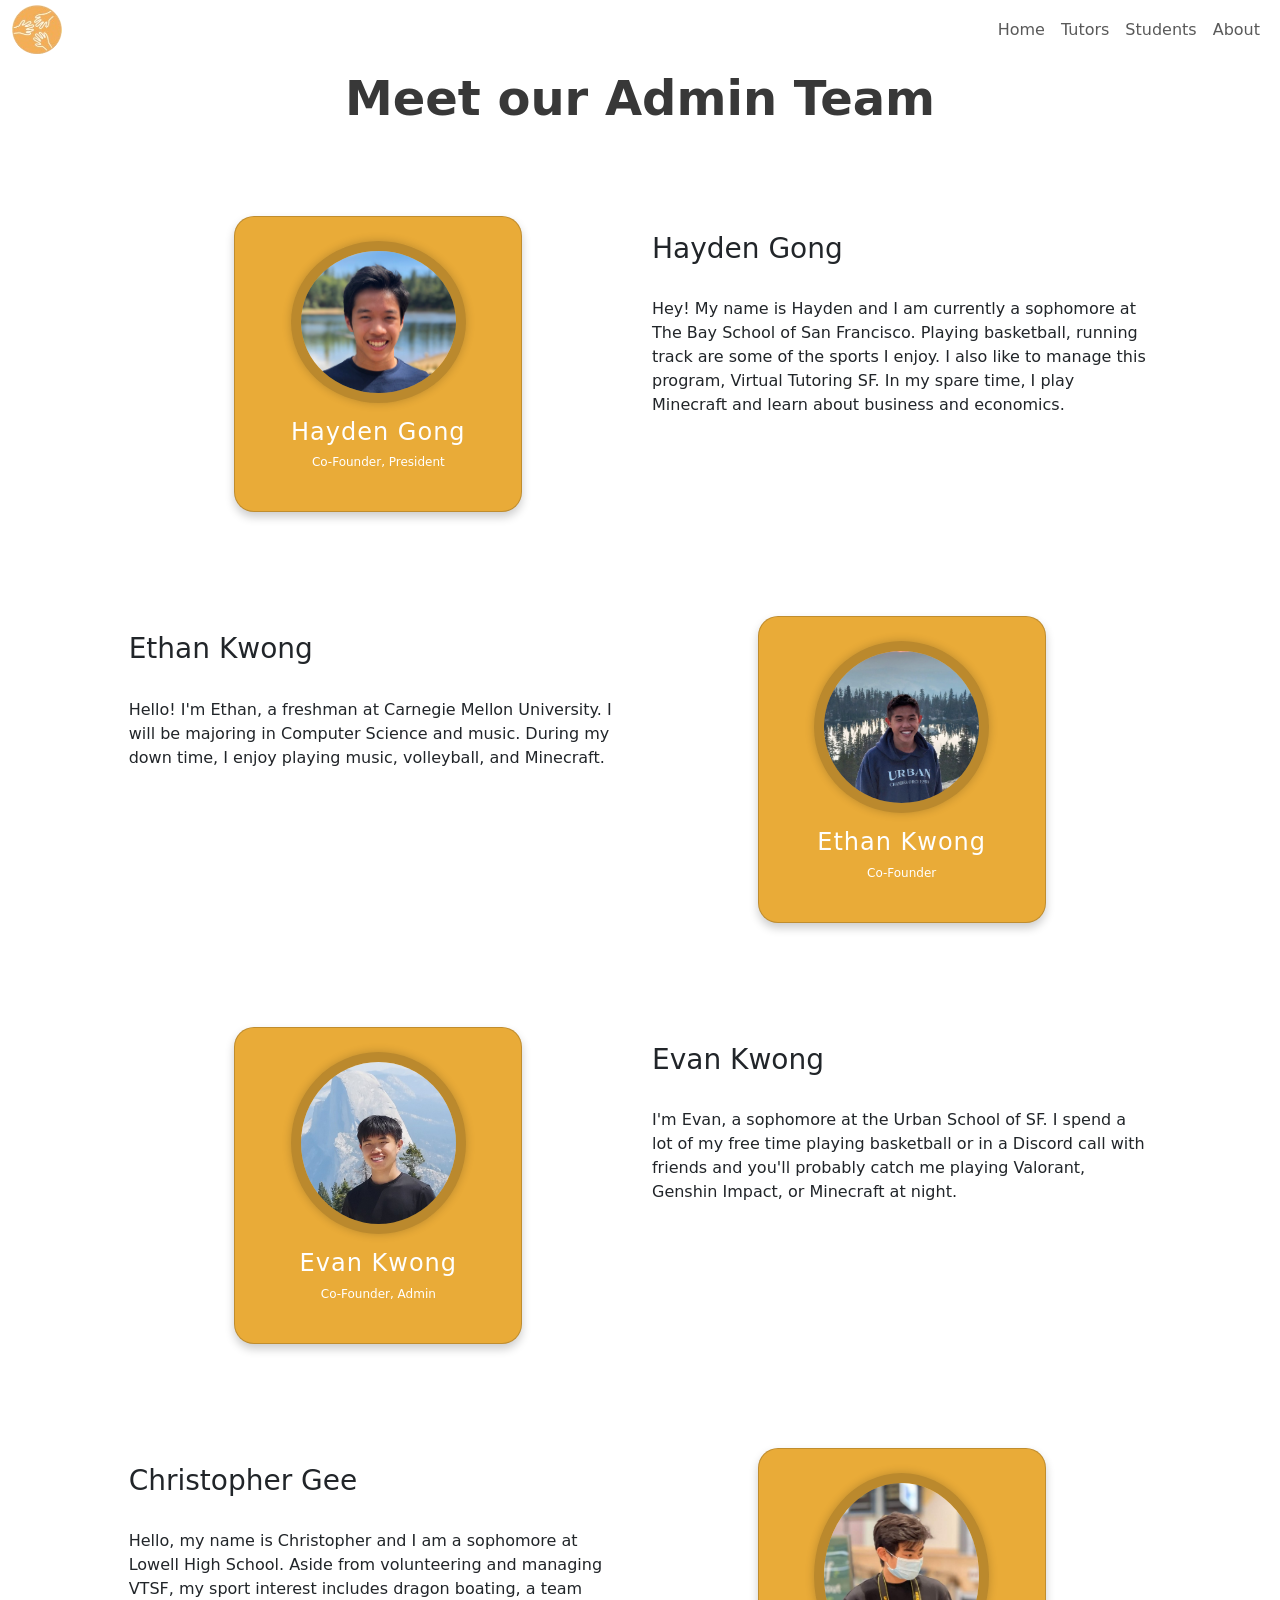
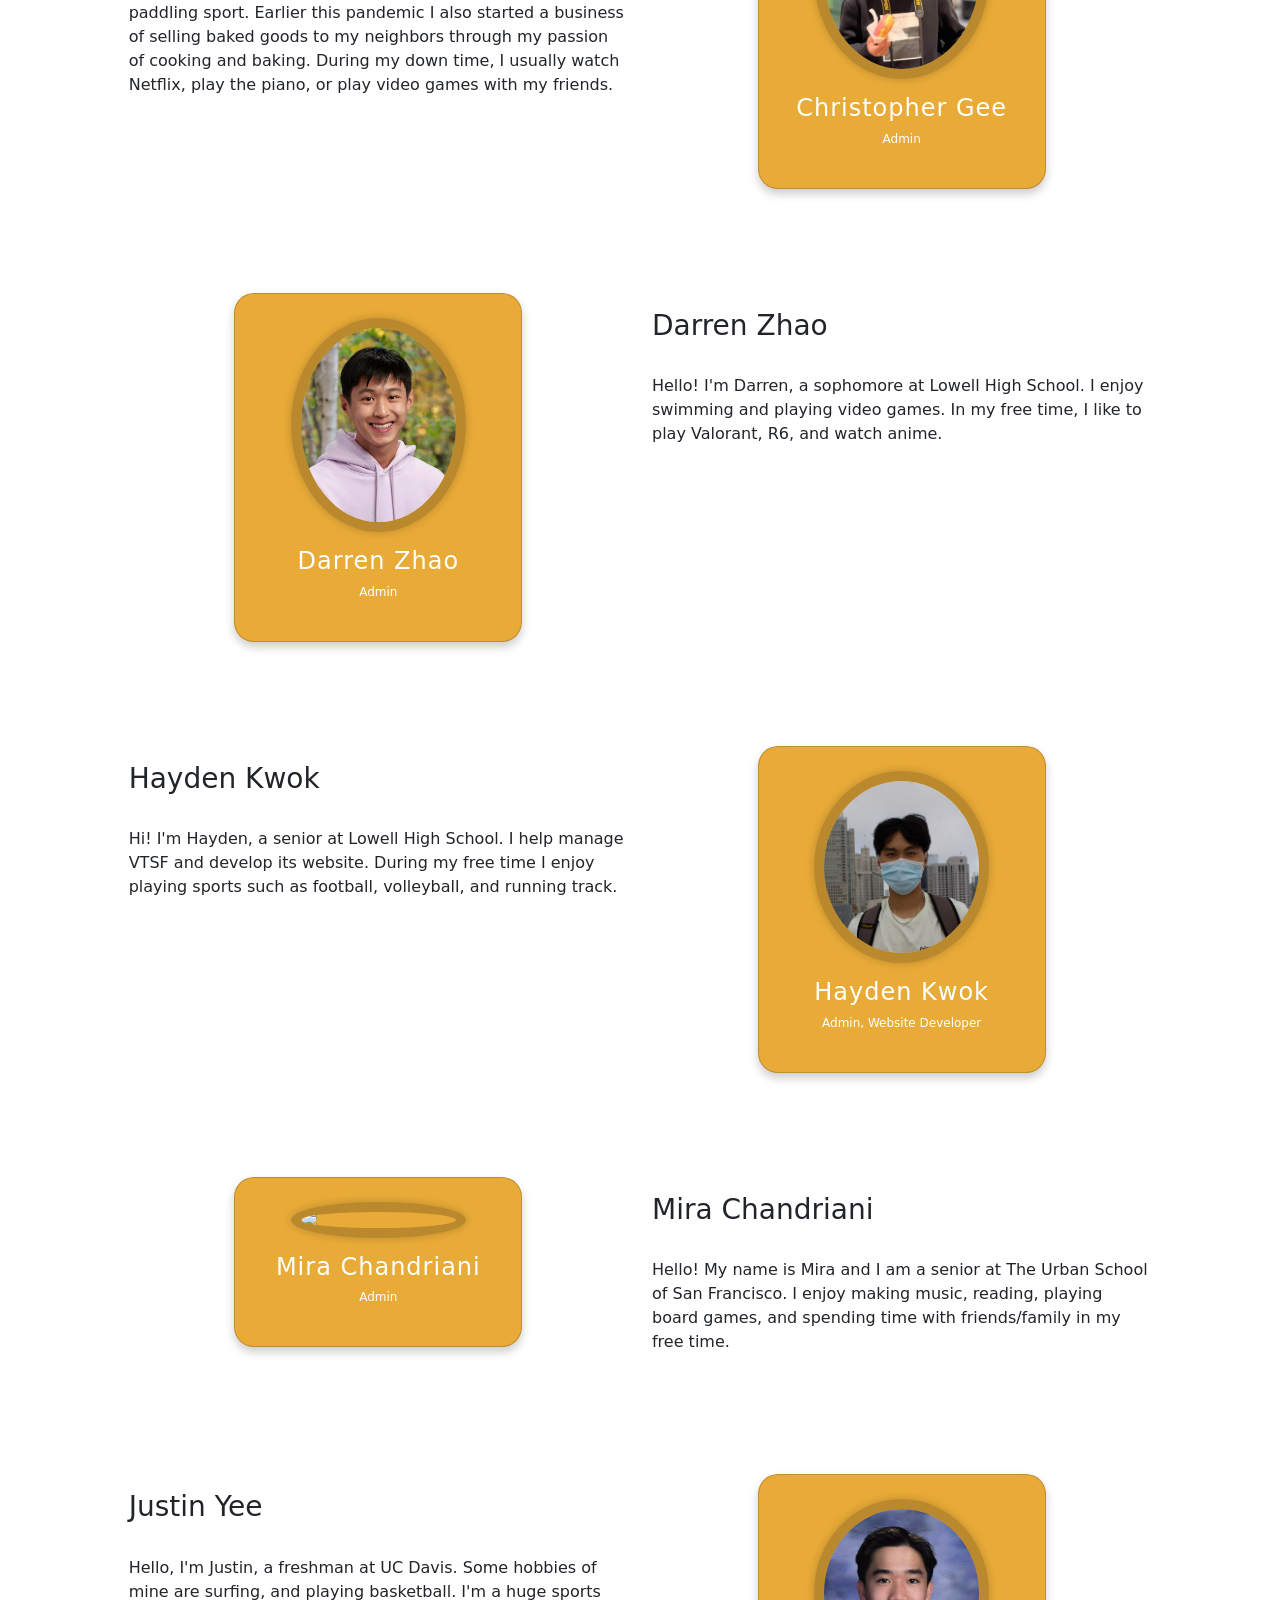
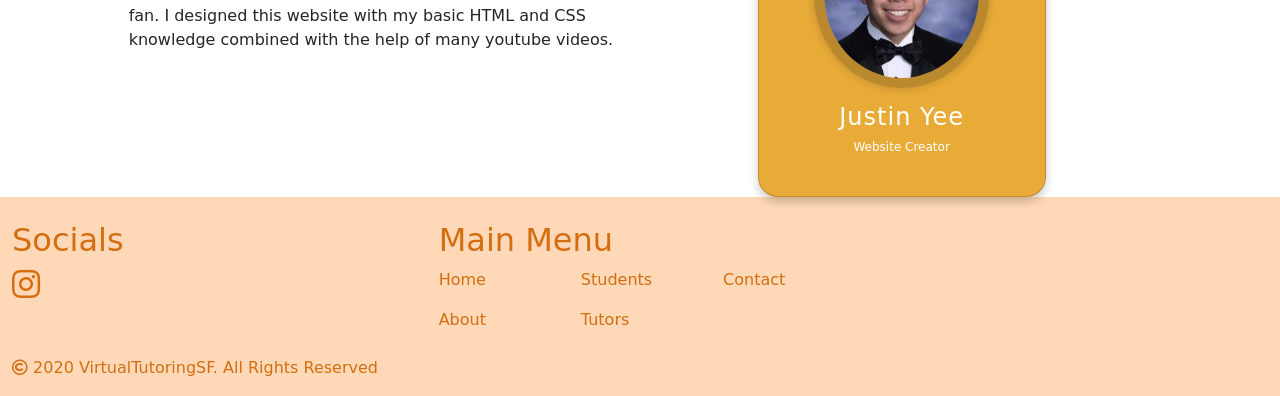
==== about.html @ eb53b99a "Add files via upload" ====
<!DOCTYPE html>
<html>
  <head>
    <meta charset="utf-8">
    <meta name="viewport" content="width=device-width, initial-scale = 1.0">
    <meta name="description" content="Free Online Tutoring">
    <meta name="keywords" content="Free, Online, virtual, tutoring, help, San Francisco">
    <meta name="author" content="Justin Yee">
    <title>Virtual Tutoring SF | Welcome </title>
    <link rel="stylesheet" href="./vtCSS/style.css">
    <link rel="stylesheet" href="styles.css">
    <link rel="icon" href="./vtIMG/VTlogo.ico">
    <!--Bootstrap CSS -->
    <link rel="stylesheet" href="https://use.fontawesome.com/releases/v5.15.3/css/all.css" integrity="sha384-SZXxX4whJ79/gErwcOYf+zWLeJdY/qpuqC4cAa9rOGUstPomtqpuNWT9wdPEn2fk" crossorigin="anonymous">
    <link href="https://cdn.jsdelivr.net/npm/bootstrap@5.1.3/dist/css/bootstrap.min.css" rel="stylesheet" integrity="sha384-1BmE4kWBq78iYhFldvKuhfTAU6auU8tT94WrHftjDbrCEXSU1oBoqyl2QvZ6jIW3" crossorigin="anonymous">
  </head>
  <body>
    <nav id="mainNavbar" class="navbar navbar-expand-lg navbar-light py-0 mt-0 fixed-top">
      <div class="container-fluid">
          <a class="navbar-brand text-center" href="index.html">
              <img class="img-fluid logo" src="vtIMG/VTlogo.png" width="50px" height="50px">
          </a>
          <button class="navbar-toggler" type="button" data-bs-toggle="collapse" data-bs-target="#navbarNavAltMarkup" aria-controls="navbarNavAltMarkup" aria-expanded="false" aria-label="Toggle navigation">
              <span class="navbar-toggler-icon"></span>
          </button>
          <div class="collapse navbar-collapse justify-content-end" id="navbarNavAltMarkup">
              <div class="navbar-nav">
                  <a class="nav-link" href="index.html">Home</a>
                  <a class="nav-link" href="tutors.html">Tutors</a>
                  <a class="nav-link" href="students.html">Students</a>
                  <a class="nav-link" href="about.html">About</a>
              </div>
          </div>
      </div>
    </nav>

    <section id="Program">
      <div class="container">

      </div>
      <br>
      <br>
    </section>
    <div class="container-fluid">
      <div class="text-center">
          <h2 class="serviceHeaderPPP">
              <b>Meet our Admin Team</b>
          </h2>
          <br>
      </div>
  </div>
  <br>
  <section class="container-fluid">
    <div class="row card-deck mx-auto">
      <div class="col-1"></div>
      <div class="col-5">
        <div class="card mx-auto" style="max-width: 18rem; max-height: 500px; border-radius: 20px; background-color: #e9ab38;">
          <img src="vtIMG/VTSF_Instagram_Picture_1_Copy.png" class="card-img-top" style="border: 10px solid rgba(0, 0, 0, 0.2);">
          <div class="card-body text-white text-center">
            <h5 class="card-title" style="font-weight:500; letter-spacing: 1px; line-height: 1.1em;">Hayden Gong</h5>
            <p style="font-size: 12px; font-weight: 300;">Co-Founder, President</p>
          </div>
        </div>
      </div>
      <div class="col-5 mt-5">
        <h3>Hayden Gong</h3>
        <br>
        <p>Hey! My name is Hayden and I am currently a sophomore at The Bay School of San Francisco. Playing basketball, running track are some of the sports I enjoy. I also like to manage this program, Virtual Tutoring SF. In my spare time, I play Minecraft and learn about business and economics.</p>
      </div>
      <div class="col-1"></div>
    </div>
    <br>
    <br>
    <br>
    <div class="row card-deck mx-auto">
      <div class="col-1"></div>
      <div class="col-5 mt-5">
        <h3>Ethan Kwong</h3>
        <br>
        <p>Hello! I'm Ethan, a freshman at Carnegie Mellon University. I will be majoring in Computer Science and music. During my down time, I enjoy playing music, volleyball, and Minecraft.</p>
      </div>
      <div class="col-5">
        <div class="card mx-auto" style="max-width: 18rem; max-height: 500px; border-radius: 20px; background-color: #e9ab38;">
          <img src="vtIMG/Ethan Kwong Website.jpg" class="card-img-top" style="border: 10px solid rgba(0, 0, 0, 0.2);">
          <div class="card-body text-white text-center">
            <h5 class="card-title" style="font-weight:500; letter-spacing: 1px; line-height: 1.1em;">Ethan Kwong</h5>
            <p style="font-size: 12px; font-weight: 300;">Co-Founder</p>
          </div>
        </div>
      </div>
      <div class="col-1"></div>
    </div>
    <br>
    <br>
    <br>
    <div class="row card-deck mx-auto">
      <div class="col-1"></div>
      <div class="col-5">
        <div class="card mx-auto" style="max-width: 18rem; max-height: 500px; border-radius: 20px; background-color: #e9ab38;">
          <img src="vtIMG/evan2.jpeg" class="card-img-top" style="border: 10px solid rgba(0, 0, 0, 0.2);">
          <div class="card-body text-white text-center">
            <h5 class="card-title" style="font-weight:500; letter-spacing: 1px; line-height: 1.1em;">Evan Kwong</h5>
            <p style="font-size: 12px; font-weight: 300;">Co-Founder, Admin</p>
          </div>
        </div>
      </div>
      <div class="col-5 mt-5">
        <h3>Evan Kwong</h3>
        <br>
        <p>I'm Evan, a sophomore at the Urban School of SF. I spend a lot of my free time playing basketball or in a Discord call with friends and you'll probably catch me playing Valorant, Genshin Impact, or Minecraft at night.</p>
      </div>
      <div class="col-1"></div>
    </div>
    <br>
    <br>
    <br>
    <div class="row card-deck mx-auto">
      <div class="col-1"></div>
      <div class="col-5 mt-5">
        <h3>Christopher Gee</h3>
        <br>
        <p>Hello, my name is Christopher and I am a sophomore at Lowell High School. Aside from volunteering and managing VTSF, my sport interest includes dragon boating, a team paddling sport. Earlier this pandemic I also started a business of selling baked goods to my neighbors through my passion of cooking and baking. During my down time, I usually watch Netflix, play the piano, or play video games with my friends.</p>
      </div>
      <div class="col-5">
        <div class="card mx-auto" style="max-width: 18rem; max-height: 500px; border-radius: 20px; background-color: #e9ab38;">
          <img src="vtIMG/chris2.jpg" class="card-img-top" style="border: 10px solid rgba(0, 0, 0, 0.2);">
          <div class="card-body text-white text-center">
            <h5 class="card-title" style="font-weight:500; letter-spacing: 1px; line-height: 1.1em;">Christopher Gee</h5>
            <p style="font-size: 12px; font-weight: 300;">Admin</p>
          </div>
        </div>
      </div>
      <div class="col-1"></div>
    </div>
    <br>
    <br>
    <br>
    <div class="row card-deck mx-auto">
      <div class="col-1"></div>
      <div class="col-5">
        <div class="card mx-auto" style="max-width: 18rem; max-height: 500px; border-radius: 20px; background-color: #e9ab38;">
          <img src="vtIMG/Darren Zhao Website.jpeg" class="card-img-top" style="border: 10px solid rgba(0, 0, 0, 0.2);">
          <div class="card-body text-white text-center">
            <h5 class="card-title" style="font-weight:500; letter-spacing: 1px; line-height: 1.1em;">Darren Zhao</h5>
            <p style="font-size: 12px; font-weight: 300;">Admin</p>
          </div>
        </div>
      </div>
      <div class="col-5 mt-5">
        <h3>Darren Zhao</h3>
        <br>
        <p>Hello! I'm Darren, a sophomore at Lowell High School. I enjoy swimming and playing video games. In my free time, I like to play Valorant, R6, and watch anime.</p>
      </div>
      <div class="col-1"></div>
    </div>
    <br>
    <br>
    <br>
    <div class="row card-deck mx-auto">
      <div class="col-1"></div>
      <div class="col-5 mt-5">
        <h3>Hayden Kwok</h3>
        <br>
        <p>Hi! I'm Hayden, a senior at Lowell High School. I help manage VTSF and develop its website. During my free time I enjoy playing sports such as football, volleyball, and running track.</p>
      </div>
      <div class="col-5">
        <div class="card mx-auto" style="max-width: 18rem; max-height: 500px; border-radius: 20px; background-color: #e9ab38;">
          <img src="vtIMG/blossomfull.jpg" class="card-img-top" style="border: 10px solid rgba(0, 0, 0, 0.2);">
          <div class="card-body text-white text-center">
            <h5 class="card-title" style="font-weight:500; letter-spacing: 1px; line-height: 1.1em;">Hayden Kwok</h5>
            <p style="font-size: 12px; font-weight: 300;">Admin, Website Developer</p>
          </div>
        </div>
      </div>
      <div class="col-1"></div>
    </div>
    <br>
    <br>
    <br>
    <div class="row card-deck mx-auto">
      <div class="col-1"></div>
      <div class="col-5">
        <div class="card mx-auto" style="max-width: 18rem; max-height: 500px; border-radius: 20px; background-color: #e9ab38;">
          <img src="vtIMG/Mira Chandriani Website.JPG" class="card-img-top" style="border: 10px solid rgba(0, 0, 0, 0.2);">
          <div class="card-body text-white text-center">
            <h5 class="card-title" style="font-weight:500; letter-spacing: 1px; line-height: 1.1em;">Mira Chandriani</h5>
            <p style="font-size: 12px; font-weight: 300;">Admin</p>
          </div>
        </div>
      </div>
      <div class="col-5 mt-5">
        <h3>Mira Chandriani</h3>
        <br>
        <p>Hello! My name is Mira and I am a senior at The Urban School of San Francisco. I enjoy making music, reading, playing board games, and spending time with friends/family in my free time.</p>
      </div>
      <div class="col-1"></div>
    </div>
    <br>
    <br>
    <br>
    <div class="row card-deck mx-auto">
      <div class="col-1"></div>
      <div class="col-5 mt-5">
        <h3>Justin Yee</h3>
        <br>
        <p>Hello, I'm Justin, a freshman at UC Davis. Some hobbies of mine are surfing, and playing basketball. I'm a huge sports fan. I designed this website with my basic HTML and CSS knowledge combined with the help of many youtube videos.</p>
      </div>
      <div class="col-5">
        <div class="card mx-auto" style="max-width: 18rem; max-height: 500px; border-radius: 20px; background-color: #e9ab38;">
          <img src="vtIMG/Justin Yee Website.jpg" class="card-img-top" style="border: 10px solid rgba(0, 0, 0, 0.2);">
          <div class="card-body text-white text-center">
            <h5 class="card-title" style="font-weight:500; letter-spacing: 1px; line-height: 1.1em;">Justin Yee</h5>
            <p style="font-size: 12px; font-weight: 300;">Website Creator</p>
          </div>
        </div>
      </div>
      <div class="col-1"></div>
    </div>
  </section>

  <!-- <section class="about">
      <div class="containerabout">
          <div class="card">
              <div class="content">
                  <div class="imgBx"><img src="vtIMG/"></div>
                  <div class="contentBx">
                      <h3>Hayden Gong<br></h3><h4><span>Admin</span><br><span>Hey! My name is Hayden and I am currently a sophomore at The Bay School of San Francisco. Playing basketball, running track are some of the sports I enjoy. I also like to manage this program, Virtual Tutoring SF. In my spare time, I play minecraft and learn about business and economics.</span></h4>
                  </div>
              </div>
          </div>
          <div class="card">
              <div class="content">
                  <div class="imgBx"><img src="img/Adrian.jpg"></div>
                  <div class="contentBx">
                      <h3>Ethan Kwong<br></h3><h4><span>Admin</span></h4>
                  </div>
              </div>
          </div>
          <div class="card">
              <div class="content">
                  <div class="imgBx"><img src="img/John.JPG"></div>
                  <div class="contentBx">
                      <h3>Christopher Gee<br></h3><h4><span>Admin</span></h4>
                  </div>
              </div>
          </div>
          <div class="card">
            <div class="content">
                <div class="imgBx"><img src="img/John.JPG"></div>
                <div class="contentBx">
                    <h3>Darren Zhao<br></h3><h4><span>Admin</span></h4>
                </div>
            </div>
          </div>
          <div class="card">
            <div class="content">
                <div class="imgBx"><img src="vtIMG/blossomfull.jpg"></div>
                <div class="contentBx">
                    <h3>Hayden Kwok<br></h3><h4><span>Admin, Website Manager</span></h4>
                </div>
            </div>
          </div>
          <div class="card">
            <div class="content">
                <div class="imgBx"><img src="img/John.JPG"></div>
                <div class="contentBx">
                    <h3>Mira Chandriani<br></h3><h4><span>Admin, Designer</span></h4>
                </div>
            </div>
          </div>
          <div class="card">
              <div class="content">
                  <div class="imgBx"><img src="img/blossomfull.jpg"></div>
                  <div class="contentBx">
                      <h3>Justin Yee<br></h3><h4><span>Website Creator</span></h4>
                  </div>
              </div>
          </div>
      </div>
  </section> -->

    <!-- <section id="main">
      <div class="container">
        <article id="main-col">
          <li>
          <h1>Meet Our Team</h1>
            <p><b>Hayden Gong:</b></p>
            <p>Hey! My name is Hayden and I am currently a sophomore at The Bay School of San Francisco. Playing basketball, running track are some of the sports I enjoy. I also like to manage this program, Virtual Tutoring SF. In my spare time, I play minecraft and learn about business and economics.</p>
            <p><b>Ethan Kwong:</b></p>
            <p>Hello! I'm Ethan, a freshman at Carnegie Mellon University. I will be majoring in Computer Science and music. During my down time, I enjoy playing music, volleyball, and Minecraft.</p>
            <p><b>Evan Kwong:</b></p>
            <p>I'm Evan, a sophomore at the Urban School of SF. I spend a lot of my free time playing basketball or in a Discord call with friends and you'll probably catch me playing Valorant, Genshin Impact, or Minecraft at night.</p>
            <p><b>Christopher Gee:</b></p>
            <p>Hello, my name is Christopher and I am a freshman at Lowell High School. Aside from volunteering and managing VTSF, my sport interest includes dragon boating, a team paddling sport. Earlier this pandemic I also started a business of selling backed goods to my neighbors through my passion of cooking and baking. During my down time, I usually watch Netflix, play the piano, or play video games with my friends.</p>
            <p><b>Darren Zhao:</b></p>
            <p>Hello! I'm Darren, a sophomore at Lowell High School. I enjoy swimming and playing video games. In my free time, I like to play Valorant, R6, and watch anime.</p>
            <h1>Website Creator</h1>
            <p><b>Justin Yee:</b></p>
            <p>Hello, I'm Justin, a freshman at UC Davis. Some hobbies of mine are surfing, and playing basketball. I'm a huge sports fan. I designed this website with my basic HTML and CSS knowledge combined with the help of many youtube videos. </p>
          </li>
          <li>
          <h1>Donations</h1>
          <p><b>Looking for a way to help?</b></p>
          <p>We currently do not have any active fundraisers.</p>
          </li>
        </article>
      </div>
    </section>

    <div class="container textBlock">
      <div class="row">
        <div class="col text-center p-3">
          <h1>Meet Our Team</h1>
            <p><b>Hayden Gong:</b></p>
            <p>Hey! My name is Hayden and I am currently a sophomore at The Bay School of San Francisco. Playing basketball, running track are some of the sports I enjoy. I also like to manage this program, Virtual Tutoring SF. In my spare time, I play minecraft and learn about business and economics.</p>
            <p><b>Ethan Kwong:</b></p>
            <p>Hello! I'm Ethan, a freshman at Carnegie Mellon University. I will be majoring in Computer Science and music. During my down time, I enjoy playing music, volleyball, and Minecraft.</p>
            <p><b>Evan Kwong:</b></p>
            <p>I'm Evan, a sophomore at the Urban School of SF. I spend a lot of my free time playing basketball or in a Discord call with friends and you'll probably catch me playing Valorant, Genshin Impact, or Minecraft at night.</p>
            <p><b>Christopher Gee:</b></p>
            <p>Hello, my name is Christopher and I am a freshman at Lowell High School. Aside from volunteering and managing VTSF, my sport interest includes dragon boating, a team paddling sport. Earlier this pandemic I also started a business of selling backed goods to my neighbors through my passion of cooking and baking. During my down time, I usually watch Netflix, play the piano, or play video games with my friends.</p>
            <p><b>Darren Zhao:</b></p>
            <p>Hello! I'm Darren, a sophomore at Lowell High School. I enjoy swimming and playing video games. In my free time, I like to play Valorant, R6, and watch anime.</p>
            <h1>Website Creator</h1>
            <p><b>Justin Yee:</b></p>
            <p>Hello, I'm Justin, a freshman at UC Davis. Some hobbies of mine are surfing, and playing basketball. I'm a huge sports fan. I designed this website with my basic HTML and CSS knowledge combined with the help of many youtube videos. </p>
        </div>
      </div>
    </div>

    <div class="container textBlock">
      <div class="row">
        <div class="col text-center p-3">
          <h1>Donations</h1>
          <p><b>Looking for a way to help?</b></p>
          <p>We currently do not have any active fundraisers.</p>
        </div>
      </div>
    </div>
    <div class="container-fluid">
      <div class="row">
        <div class="col-6 containerabout">
          <div class="newCard text-center">
            <div class="imgBox">
              <img class="img-fluid" src="vtIMG/blossomfull.jpg">
            </div>
            <h4>Hayden Gong</h3>
            <h5>Admin</h4>
            <p>Hey! My name is Hayden and I am currently a sophomore at The Bay School of San Francisco. Playing basketball, running track are some of the sports I enjoy. I also like to manage this program, Virtual Tutoring SF. In my spare time, I play minecraft and learn about business and economics.</p>
          </div>
          <div class="card">
            <div class="content">
                <div class="imgBx"><img src="vtIMG/blossomfull.jpg"></div>
                <div class="contentBx">
                    <h3>Hayden Kwok<br></h3><h4><span>Admin, Website Manager</span></h4>
                </div>
            </div>
          </div>
        </div>
        <div class="col-6">
          <p>Hey! My name is Hayden and I am currently a sophomore at The Bay School of San Francisco. Playing basketball, running track are some of the sports I enjoy. I also like to manage this program, Virtual Tutoring SF. In my spare time, I play minecraft and learn about business and economics.</p>
        </div>
      </div>
    </div> --> 

    <!-- </footer> -->

    <div class="container-fluid" style="background-color: #FFD9B7; color:#D46E10;">
      <div class="row">
          <div class="col-12 col-md-4 footerRow mt-4">
              <h2 class="">Socials</h2> 
              <a class="" style="color:#D46E10;" href="https://www.instagram.com/virtualtutoringsf/" target="blank"><i class="fab fa-instagram fa-2x"></i></a>
          </div>
          <div class="col-12 col-md-4 footerRow mt-4">
            <h2 class="">Main Menu</h2>
            <div class="row">
              <div class="col-4">
                <p><a class="text-decoration-none" href="index.html" style="color:#D46E10;">Home</a></p>
                <p><a class="text-decoration-none" href="about.html" style="color:#D46E10;">About</a></p>
              </div>
              <div class="col-4">
                <p><a class="text-decoration-none" href="students.html" style="color:#D46E10;">Students</a></p>
                <p><a class="text-decoration-none" href="tutors.html" style="color:#D46E10;">Tutors</a></p>              
              </div>
              <div class="col-4">
                <p><a style="color:#D46E10;" class="text-decoration-none" target="none" href="virtualtutoringsf@gmail.com" width="640" height="966" frameborder="0" marginheight="0" marginwidth="0">Contact</a></p>
              </div>
            </div>
          </div>
      </div>
      <div class="row">
        <div class="col-12 mt-2">
            <p class="fs-6" style="color:#D46E10;"><i class="far fa-copyright"></i>  2020 VirtualTutoringSF. All Rights Reserved</p>
        </div>
      </div>
    </div>
  <!-- scripts -->
  <script src="https://code.jquery.com/jquery-3.3.1.slim.min.js" integrity="sha384-q8i/X+965DzO0rT7abK41JStQIAqVgRVzpbzo5smXKp4YfRvH+8abtTE1Pi6jizo" crossorigin="anonymous"></script>
  <script src="https://cdn.jsdelivr.net/npm/@popperjs/core@2.10.2/dist/umd/popper.min.js" integrity="sha384-7+zCNj/IqJ95wo16oMtfsKbZ9ccEh31eOz1HGyDuCQ6wgnyJNSYdrPa03rtR1zdB" crossorigin="anonymous"></script>
  <script src="https://cdn.jsdelivr.net/npm/bootstrap@5.1.3/dist/js/bootstrap.min.js" integrity="sha384-QJHtvGhmr9XOIpI6YVutG+2QOK9T+ZnN4kzFN1RtK3zEFEIsxhlmWl5/YESvpZ13" crossorigin="anonymous"></script>
  <script>
      $(function () {
              $(document).scroll(function () {
                  var $nav = $("#mainNavbar");
                  $nav.toggleClass(
                      "scrolled",
                      $(this).scrollTop() > $nav.height()-50
                  );
              });
          });
  </script>
</body>
</html>
---- vtCSS/style.css ----
body {
    font: 15px/1.5 Verdana;
    padding: 0;
    margin: 0;
}

/* Global */

/* .container{
  width: 80%;
  margin: auto;
  overflow: hidden;
} */
.speech-bubble1 {
    /* color: white; */
    font-size: 20px;
    background-color: orange;
    border: 1px solid #c8c8c8;
    border-radius: 100px;
    width: 200px;
    text-align: center;
    padding: 20px;
    margin-top: 10px;
    margin-left: 22%;
}
.speech-bubble2 {
    color: white;
    font-size: 20px;
    background-color: orange;
    border: 1px solid #c8c8c8;
    border-radius: 100px;
    width: 200px;
    text-align: center;
    padding: 20px;
    margin-top: 10px;
    margin-left: 63%;
}

ul {
    margin: 0;
    padding: 0;
}

button {
    height: 38px;
    width: 190px;
    background: orange;
    border: none;
    padding-left: 20px;
    padding-right: 20px;
    color: white;
}

/*header*/
header {
    //background:#4682B4;
    color: #ffffff;
    padding-top: 30px;
    min-height: 70px;
    border-bottom: orange 3px solid;
}
header a {
    color: orange;
    text-decoration: none;
    text-transform: uppercase;
    font-size: 16px;
}

header li {
    float: left;
    display: inline;
    padding: 0 10px 0 10px;
}

header #branding {
    float: left;
}
header #branding h1 {
    margin: 0;
}

header nav {
    float: right;
    margin-top: 10px;
}
header .highlight,
header .current a {
    color: orange;
    font-weight: bold;
}

header a:hover {
    color: #cccccc;
    font-weight: bold;
}

/*showcase*/
#showcase {
    min-height: 300px;
    margin-top: 5px;
    //background-color: orange;
    background-image: url("../vtIMG/Top.png");
    background-size: cover;
    background-position: center;
    color: white;
    font-size: 20px;
    text-align: center;
    padding-top: 15px;
}

/*Program*/
#Program {
    text-align: center;
    font-size: 20px;
    padding: none;
    color: black;
    margin-top: 10px;
    //background: #4682B4;
}

/* #break{
  background:url('..vtIMG/squig.png');
  width: 100%;
  height: 300px;
} */

/*Boxes*/
#boxes {
    font-family: Helvetica;
    text-align: center;
    font-size: 32px;
    color: orange;
}

#boxes .box {
    float: left;
    text-align: center;
    width: 30%;
    padding: 10px;
}

#boxes .box img {
    width: 90px;
    padding-left: 50px;
    padding-right: 50px;
}

/* sidebar */

aside#sidebar {
    float: right;
    width: 30%;
    margin-top: 50px;
}

/* Main-col */

article#main-col {
    padding-top: 30px;
    float: left;
    width: 100%;
}
article#main-col li {
    list-style: none;
    padding: 20px;
    border-radius: 20px;
    border: #cccccc solid 1px;
    margin-bottom: 50px;
    background: #e6e6e6;
}

ul#main li {
    list-style: none;
    padding: 20px;
    border: #cccccc solid 1px;
    margin-bottom: 50px;
    background: #e6e6e6;
}

/* Services */

ul#services li {
    list-style: none;
    padding: 20px;
    border: #cccccc solid 1px;
    margin-bottom: 50px;
    background: #e6e6e6;
}

footer {
    padding: 20px;
    margin-top: 20px;
    color: #ffffff;
    background-color: orange;
    text-align: center;
}
@media (max-width: 850px) {
    header #branding,
    header nav,
    header nav li,
    #boxes .box,
    article#main-col,
    aside#sidebar {
        float: none;
        text-align: center;
        width: 100%;
    }
    .speech-bubble1 {
        text-align: center;
        margin-left: 20%;
    }
    .speech-bubble2 {
        text-align: center;
        margin-left: 20%;
    }
    header {
        padding-bottom: 5px;
    }
    header a {
        font-size: 12px;
    }
}

/*new css*/

.containerabout {
    position: relative;
    z-index: 1;
    display: flex;
    justify-content: center;
    align-items: center;
    flex-wrap: wrap;
    margin: 40px 0;
}

.containerabout .card {
    position: relative;
    width: 300px;
    height: 400px;
    background: #e9ab38;
    margin: 20px;
    box-shadow: 0 15px 35px rgba(105, 105, 105, 0.2);
    border-radius: 15px;
    display: flex;
    justify-content: center;
    align-items: center;
    backdrop-filter: blur(10px);
}

.containerabout .card .content {
    position: relative;
    display: flex;
    justify-content: center;
    align-items: center;
    flex-direction: column;
    opacity: 0.5;
    transition: 0.5s;
}

.containerabout .card:hover .content {
    opacity: 1;
}

.containerabout .card .content .imgBx {
    position: relative;
    width: 150px;
    height: 150px;
    border-radius: 50%;
    overflow: hidden;
    border: 10px solid rgba(0, 0, 0, 0.2);
}

.containerabout .card .content .imgBx img {
    position: absolute;
    top: 0;
    left: 0;
    width: 100%;
    height: 100%;
    object-fit: cover;
}

.containerabout .card .content .contentBx h3 {
    color: white;
    text-transform: uppercase;
    letter-spacing: 2px;
    font-weight: 500;
    font-size: 18px;
    text-align: center;
    margin: 20px 0 10px;
    line-height: 1.1em;
}

.containerabout .card .content .contentBx h4 {
    color: white;
    text-transform: initial;
    letter-spacing: 2px;
    font-weight: 300;
    font-size: 12px;
    text-align: center;
    margin: 20px 0 10px;
    line-height: 1.1em;
}

.serviceHeaderPPP {
    color: rgb(56, 56, 56);
    font-size: 3rem;
}
---- styles.css ----
.showcase {
    background-image: url("https://virtualtutoringsf.org/vtIMG/Top.png");
    /* background-attachment: fixed; */
    background-repeat: no-repeat;
    background-size: cover;
    background-position: center center;
    min-height: 300px;
}
/*new css*/

/* .containerabout{
position: relative;
z-index: 1;
display: flex;
justify-content: center;
align-items: center;
flex-wrap: wrap;
margin: 40px 0;
}

.containerabout .card{
position: relative;
width: 300px;
height: 400px;
background: #e9ab38;
margin: 20px;
box-shadow: 0 15px 35px rgba(105, 105, 105, 0.2);
border-radius: 15px;
display: flex;
justify-content: center;
align-items: center;
backdrop-filter: blur(10px);
}

.containerabout .card .content {
position: relative;
display: flex;
justify-content: center;
align-items: center;
flex-direction: column;
opacity: 0.5;
transition: 0.5s;
}

.containerabout .card:hover .content{
opacity: 1;
}

.containerabout .card .content .imgBx{
position: relative;
width: 150px;
height: 150px;
border-radius: 50%;
overflow: hidden;
border: 10px solid rgba(0, 0, 0, 0.2);
}

.containerabout .card .content .imgBx img{
position: absolute;
top: 0;
left: 0;
width: 100%;
height: 100%;
object-fit: cover;
}

.containerabout .card .content .contentBx h3{
color: white;
text-transform: uppercase;
letter-spacing: 2px;
font-weight: 500;
font-size: 18px;
text-align: center;
margin: 20px 0 10px;
line-height: 1.1em;
}

.containerabout .card .content .contentBx h4{
color: white;
text-transform: initial;
letter-spacing: 2px;
font-weight: 300;
font-size: 12px;
text-align: center;
margin: 20px 0 10px;
line-height: 1.1em;
} */

.serviceHeaderPPP {
    color: rgb(56, 56, 56);
    font-size: 3rem;
}

#mainNavbar {
    font-size: 1rem;
    font-weight: 400;
}

/* #mainNavbar .navbar-brand {
color: #ea1c2c;
font-size: 2rem;
} */

/* #mainNavbar .nav-link {
    color: orange;
    font-size: 20px;
} */

#mainNavbar .nav-link:hover {
    color: #ea1c2c;
}

.navbar.scrolled {
    background: white;
    transition: background 500ms;
}

.textBlock {
    padding: 20px;
    background-color: #e6e6e6;
    border: #cccccc solid 1px;
    border-radius: 20px;
    margin: 50px 0px;
}

.footerRow {
    display: flex;
    flex-direction: column;
}

.newCard {
    color: white;
    width: 300px;
    height: 400px;
    border-radius: 20px;
    border: orange solid 1px;
    background-color: #e9ab38;
    box-shadow: 0 15px 35px rgb(105 105 105 / 20%);
    margin: 15px;
}

.imgBox {
    height: 150px;
    width: 150px;
    margin: auto;
    border: orange solid 1px;
    border-radius: 50%;
    margin: 30px auto;
    object-fit: cover;
}
/* .card {
    border-top-left-radius: 20px !important;
    border-top-right-radius: 20px !important;
    border-bottom-left-radius: 20px !important;
    border-bottom-right-radius: 20px !important;
}
.cardAddons {
    background-color: #e9ab38; 
    border:#928e8e solid 1 px; 
    border-top-left-radius: 20px !important; 
    border-top-right-radius: 20px !important;
}
.card-body {
    background-color: #e9ab38;
    border-bottom-left-radius: 20px;
    border-bottom-right-radius: 20px;
}

.card-title {
    color: white;
    text-transform: uppercase;
    letter-spacing: 2px;
    font-weight: 500;
    font-size: 18px;
    text-align: center;
    margin-top: 30px;
    line-height: 1.1em;
}

.card-img-top {
    object-fit: cover;
} */

.card {
    margin-top: 2em;
    padding: 1.5em 0.5em 0.5em;
    text-align: center;
    box-shadow: 0 5px 10px rgba(0, 0, 0, 0.2);
    backdrop-filter: blur(10px);
}
.card img {
    width: 65%;
    border-radius: 50%;
    margin: 0 auto;
    box-shadow: 0 0 10px rgba(0, 0, 0, 0.2);
}
.card .card-title {
    font-weight: 700;
    font-size: 1.5em;
}
/* .card .btn {
    border-radius: 2em;
    background-color: teal;
    color: #ffffff;
    padding: 0.5em 1.5em;
}
.card .btn:hover {
    background-color: rgba(0, 128, 128, 0.7);
    color: #ffffff;
    box-shadow: 0 0 10px rgba(0, 0, 0, 0.2);
} */

.newBtn {
    background: orange;
    border: none;
    padding-left: 20px;
    padding-right: 20px;
    color: white;
}

/* Container needed to position the button. Adjust the width as needed */
.container1 {
    position: relative;
}

/* Make the image responsive */
.container1 img {
    width: 100%;
    height: auto;
}

/* Style the button and place it in the middle of the container/image */
.container1 .btn {
    position: absolute;
    top: 90%;
    left: 50%;
    transform: translate(-50%, -50%);
    -ms-transform: translate(-50%, -50%);
    background-color: #4682b4;
    border: none;
    padding-left: 20px;
    padding-right: 20px;
    color: white;
}

.carousel-control-prev {
}
.carousel-control-next {
}
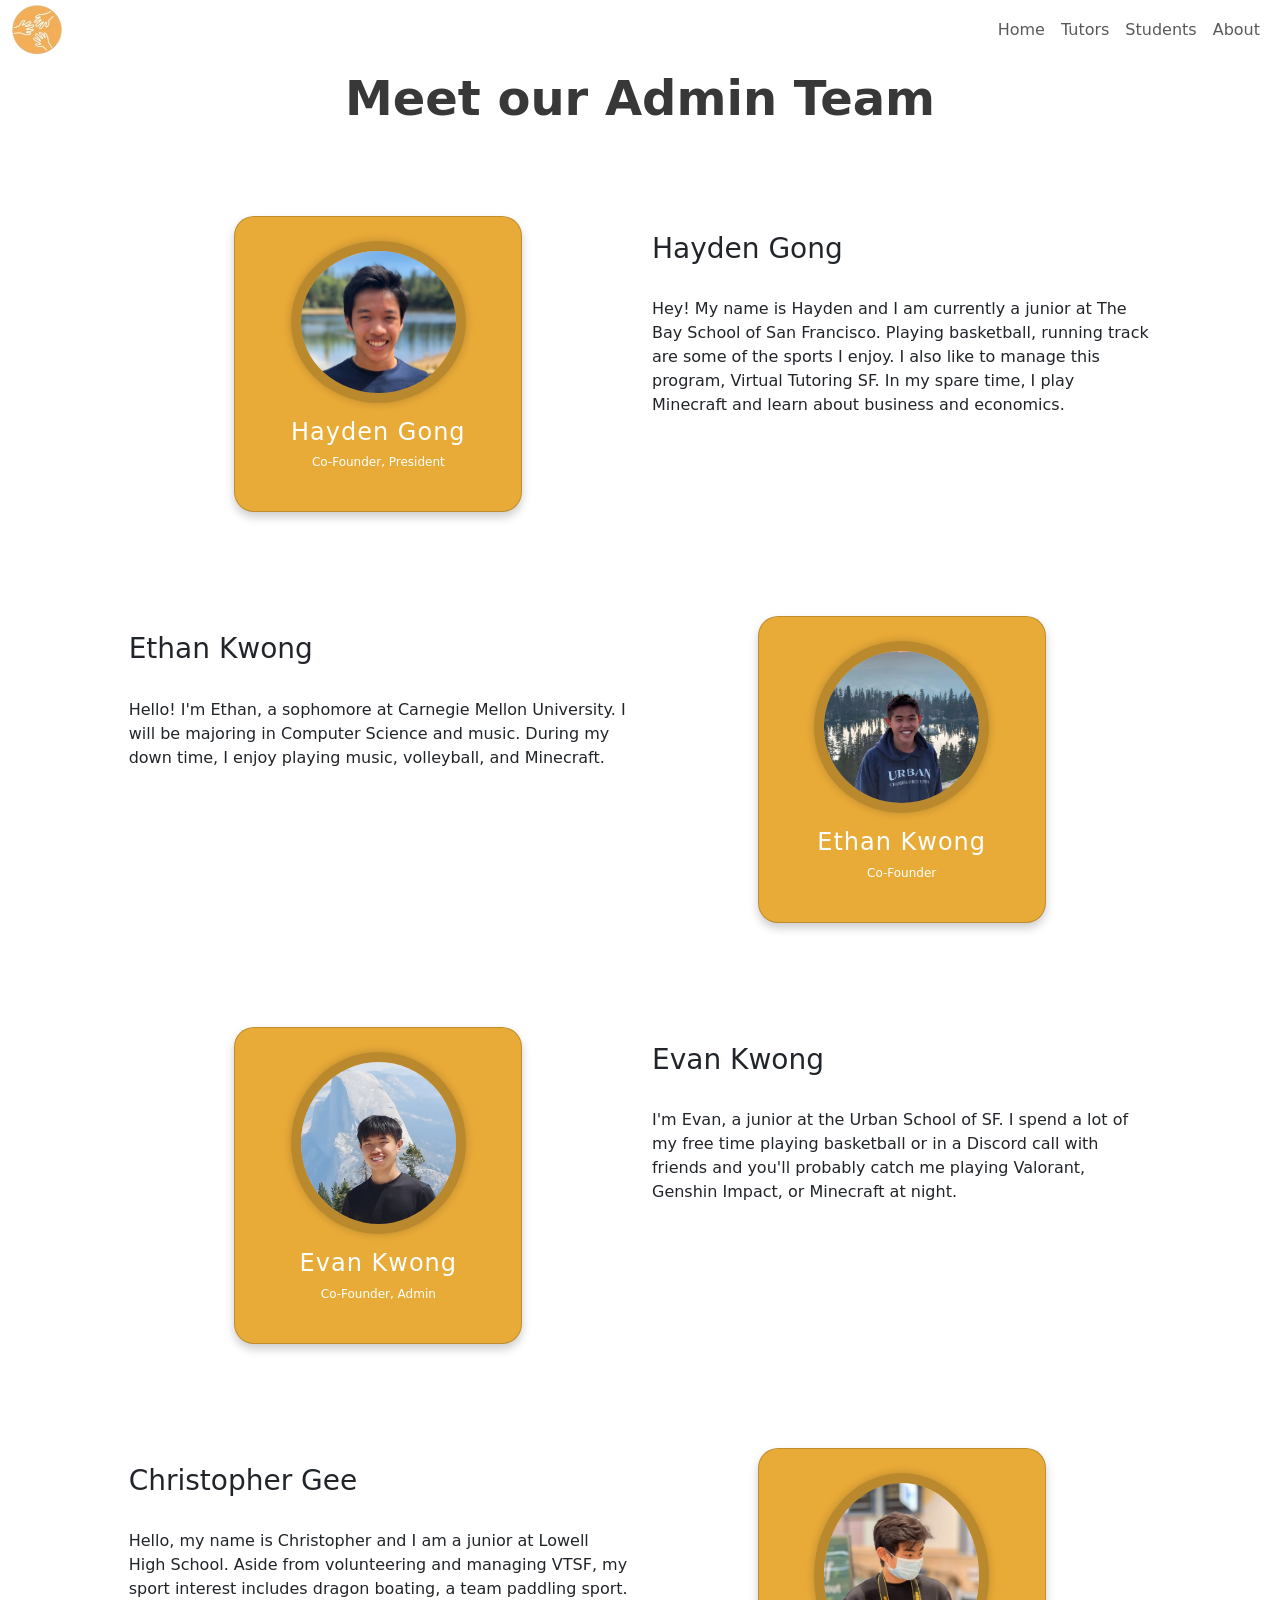
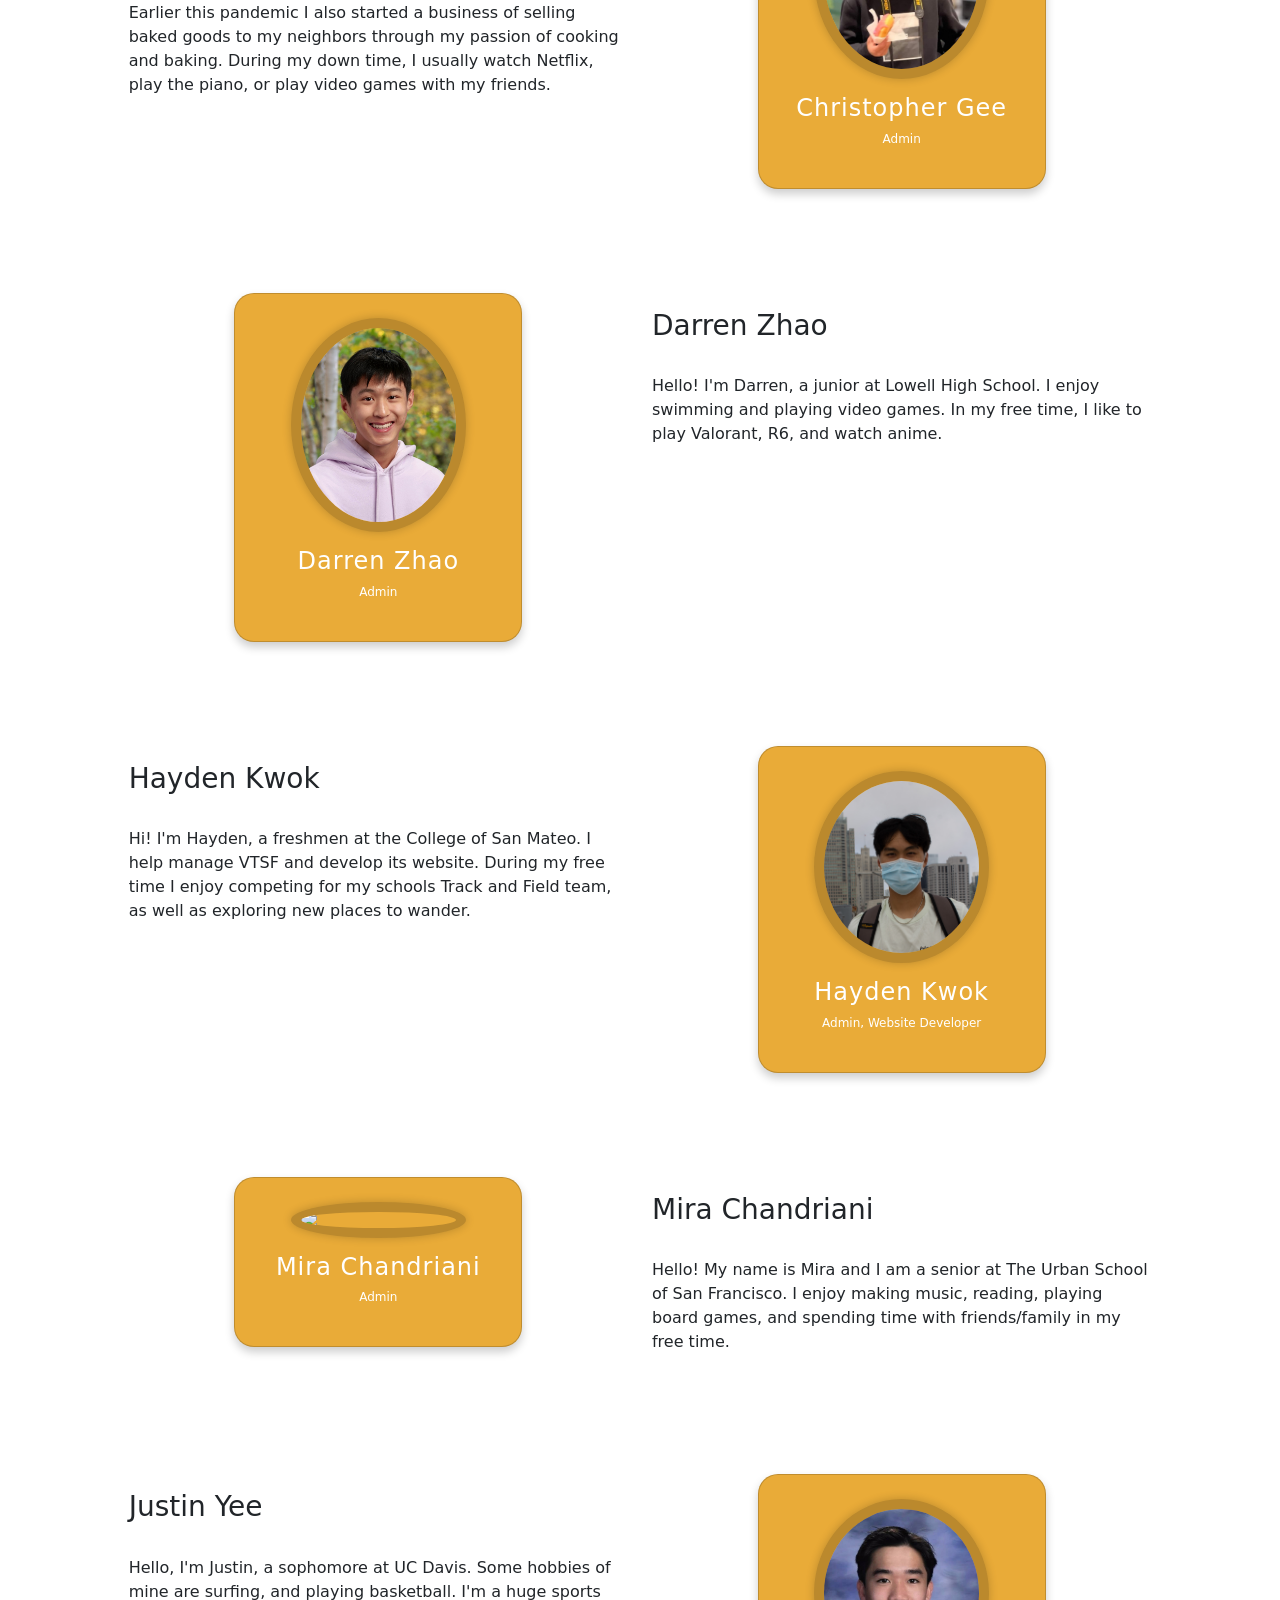
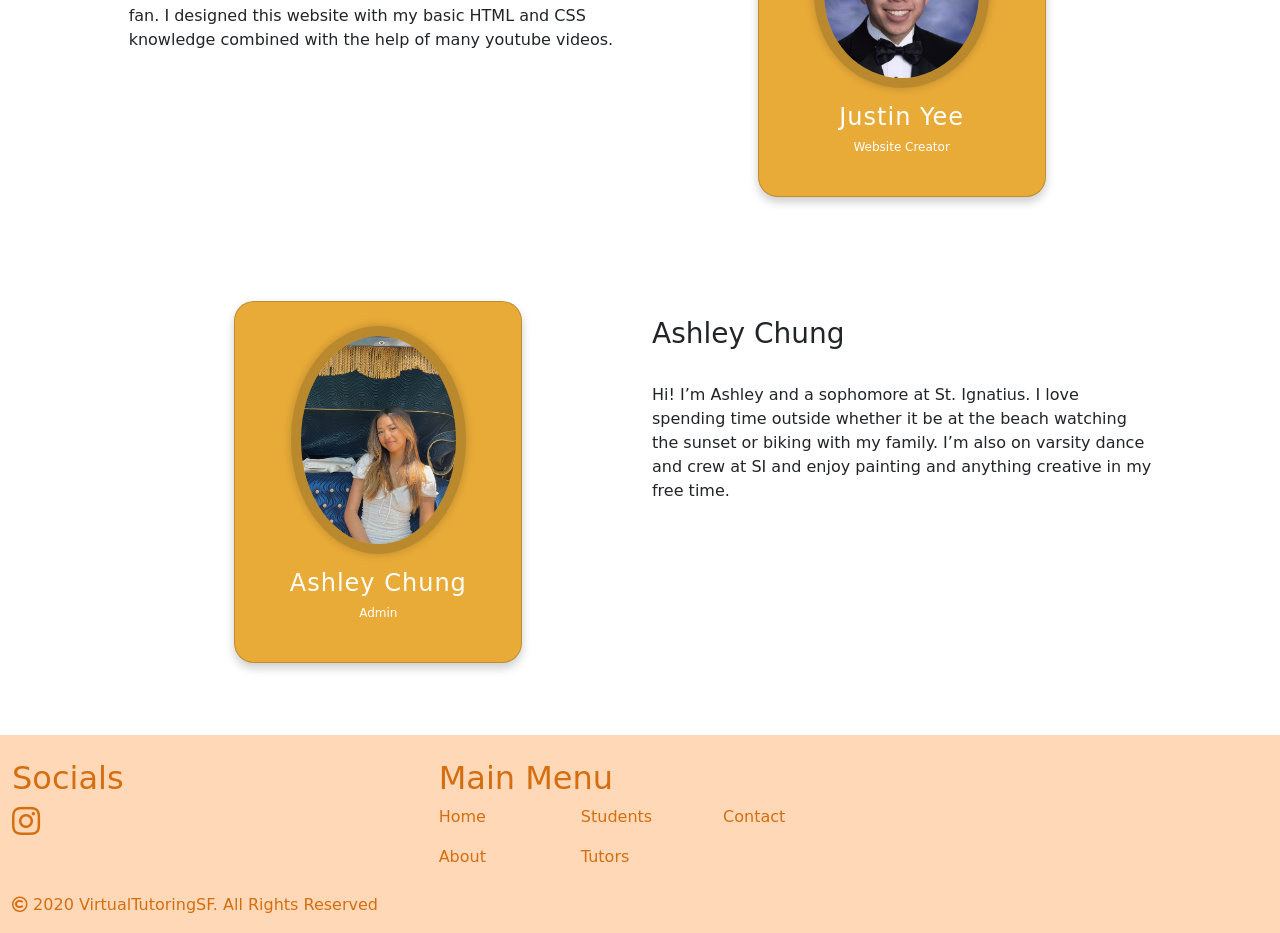
==== commit 210c9b58: "Add files via upload" ====
--- a/about.html
+++ b/about.html
@@ -6,10 +6,10 @@
     <meta name="description" content="Free Online Tutoring">
     <meta name="keywords" content="Free, Online, virtual, tutoring, help, San Francisco">
     <meta name="author" content="Justin Yee">
-    <title>Virtual Tutoring SF | Welcome </title>
+    <title>Virtual Tutoring SF | About </title>
     <link rel="stylesheet" href="./vtCSS/style.css">
     <link rel="stylesheet" href="styles.css">
-    <link rel="icon" href="./vtIMG/VTlogo.ico">
+    <link rel="icon" href="./vtIMG/VTlogo.png">
     <!--Bootstrap CSS -->
     <link rel="stylesheet" href="https://use.fontawesome.com/releases/v5.15.3/css/all.css" integrity="sha384-SZXxX4whJ79/gErwcOYf+zWLeJdY/qpuqC4cAa9rOGUstPomtqpuNWT9wdPEn2fk" crossorigin="anonymous">
     <link href="https://cdn.jsdelivr.net/npm/bootstrap@5.1.3/dist/css/bootstrap.min.css" rel="stylesheet" integrity="sha384-1BmE4kWBq78iYhFldvKuhfTAU6auU8tT94WrHftjDbrCEXSU1oBoqyl2QvZ6jIW3" crossorigin="anonymous">
@@ -65,7 +65,7 @@
       <div class="col-5 mt-5">
         <h3>Hayden Gong</h3>
         <br>
-        <p>Hey! My name is Hayden and I am currently a sophomore at The Bay School of San Francisco. Playing basketball, running track are some of the sports I enjoy. I also like to manage this program, Virtual Tutoring SF. In my spare time, I play Minecraft and learn about business and economics.</p>
+        <p>Hey! My name is Hayden and I am currently a junior at The Bay School of San Francisco. Playing basketball, running track are some of the sports I enjoy. I also like to manage this program, Virtual Tutoring SF. In my spare time, I play Minecraft and learn about business and economics.</p>
       </div>
       <div class="col-1"></div>
     </div>
@@ -77,7 +77,7 @@
       <div class="col-5 mt-5">
         <h3>Ethan Kwong</h3>
         <br>
-        <p>Hello! I'm Ethan, a freshman at Carnegie Mellon University. I will be majoring in Computer Science and music. During my down time, I enjoy playing music, volleyball, and Minecraft.</p>
+        <p>Hello! I'm Ethan, a sophomore at Carnegie Mellon University. I will be majoring in Computer Science and music. During my down time, I enjoy playing music, volleyball, and Minecraft.</p>
       </div>
       <div class="col-5">
         <div class="card mx-auto" style="max-width: 18rem; max-height: 500px; border-radius: 20px; background-color: #e9ab38;">
@@ -107,7 +107,7 @@
       <div class="col-5 mt-5">
         <h3>Evan Kwong</h3>
         <br>
-        <p>I'm Evan, a sophomore at the Urban School of SF. I spend a lot of my free time playing basketball or in a Discord call with friends and you'll probably catch me playing Valorant, Genshin Impact, or Minecraft at night.</p>
+        <p>I'm Evan, a junior at the Urban School of SF. I spend a lot of my free time playing basketball or in a Discord call with friends and you'll probably catch me playing Valorant, Genshin Impact, or Minecraft at night.</p>
       </div>
       <div class="col-1"></div>
     </div>
@@ -119,7 +119,7 @@
       <div class="col-5 mt-5">
         <h3>Christopher Gee</h3>
         <br>
-        <p>Hello, my name is Christopher and I am a sophomore at Lowell High School. Aside from volunteering and managing VTSF, my sport interest includes dragon boating, a team paddling sport. Earlier this pandemic I also started a business of selling baked goods to my neighbors through my passion of cooking and baking. During my down time, I usually watch Netflix, play the piano, or play video games with my friends.</p>
+        <p>Hello, my name is Christopher and I am a junior at Lowell High School. Aside from volunteering and managing VTSF, my sport interest includes dragon boating, a team paddling sport. Earlier this pandemic I also started a business of selling baked goods to my neighbors through my passion of cooking and baking. During my down time, I usually watch Netflix, play the piano, or play video games with my friends.</p>
       </div>
       <div class="col-5">
         <div class="card mx-auto" style="max-width: 18rem; max-height: 500px; border-radius: 20px; background-color: #e9ab38;">
@@ -149,7 +149,7 @@
       <div class="col-5 mt-5">
         <h3>Darren Zhao</h3>
         <br>
-        <p>Hello! I'm Darren, a sophomore at Lowell High School. I enjoy swimming and playing video games. In my free time, I like to play Valorant, R6, and watch anime.</p>
+        <p>Hello! I'm Darren, a junior at Lowell High School. I enjoy swimming and playing video games. In my free time, I like to play Valorant, R6, and watch anime.</p>
       </div>
       <div class="col-1"></div>
     </div>
@@ -161,7 +161,7 @@
       <div class="col-5 mt-5">
         <h3>Hayden Kwok</h3>
         <br>
-        <p>Hi! I'm Hayden, a senior at Lowell High School. I help manage VTSF and develop its website. During my free time I enjoy playing sports such as football, volleyball, and running track.</p>
+        <p>Hi! I'm Hayden, a freshmen at the College of San Mateo. I help manage VTSF and develop its website. During my free time I enjoy competing for my schools Track and Field team, as well as exploring new places to wander.</p>
       </div>
       <div class="col-5">
         <div class="card mx-auto" style="max-width: 18rem; max-height: 500px; border-radius: 20px; background-color: #e9ab38;">
@@ -203,7 +203,7 @@
       <div class="col-5 mt-5">
         <h3>Justin Yee</h3>
         <br>
-        <p>Hello, I'm Justin, a freshman at UC Davis. Some hobbies of mine are surfing, and playing basketball. I'm a huge sports fan. I designed this website with my basic HTML and CSS knowledge combined with the help of many youtube videos.</p>
+        <p>Hello, I'm Justin, a sophomore at UC Davis. Some hobbies of mine are surfing, and playing basketball. I'm a huge sports fan. I designed this website with my basic HTML and CSS knowledge combined with the help of many youtube videos.</p>
       </div>
       <div class="col-5">
         <div class="card mx-auto" style="max-width: 18rem; max-height: 500px; border-radius: 20px; background-color: #e9ab38;">
@@ -216,6 +216,30 @@
       </div>
       <div class="col-1"></div>
     </div>
+    <br>
+    <br>
+    <br>
+    <div class="row card-deck mx-auto">
+      <div class="col-1"></div>
+      <div class="col-5">
+        <div class="card mx-auto" style="max-width: 18rem; max-height: 500px; border-radius: 20px; background-color: #e9ab38;">
+          <img src="vtIMG/AshleyChungWebsite.jpg" class="card-img-top" style="border: 10px solid rgba(0, 0, 0, 0.2);">
+          <div class="card-body text-white text-center">
+            <h5 class="card-title" style="font-weight:500; letter-spacing: 1px; line-height: 1.1em;">Ashley Chung</h5>
+            <p style="font-size: 12px; font-weight: 300;">Admin</p>
+          </div>
+        </div>
+      </div>
+      <div class="col-5 mt-5">
+        <h3>Ashley Chung</h3>
+        <br>
+        <p>Hi! I’m Ashley and a sophomore at St. Ignatius. I love spending time outside whether it be at the beach watching the sunset or biking with my family. I’m also on varsity dance and crew at SI and enjoy painting and anything creative in my free time.</p>
+      </div>
+      <div class="col-1"></div>
+    </div>
+    <br>
+    <br>
+    <br>
   </section>
 
   <!-- <section class="about">
@@ -361,14 +385,14 @@
           <p>Hey! My name is Hayden and I am currently a sophomore at The Bay School of San Francisco. Playing basketball, running track are some of the sports I enjoy. I also like to manage this program, Virtual Tutoring SF. In my spare time, I play minecraft and learn about business and economics.</p>
         </div>
       </div>
-    </div> --> 
+    </div> -->
 
     <!-- </footer> -->
 
     <div class="container-fluid" style="background-color: #FFD9B7; color:#D46E10;">
       <div class="row">
           <div class="col-12 col-md-4 footerRow mt-4">
-              <h2 class="">Socials</h2> 
+              <h2 class="">Socials</h2>
               <a class="" style="color:#D46E10;" href="https://www.instagram.com/virtualtutoringsf/" target="blank"><i class="fab fa-instagram fa-2x"></i></a>
           </div>
           <div class="col-12 col-md-4 footerRow mt-4">
@@ -380,7 +404,7 @@
               </div>
               <div class="col-4">
                 <p><a class="text-decoration-none" href="students.html" style="color:#D46E10;">Students</a></p>
-                <p><a class="text-decoration-none" href="tutors.html" style="color:#D46E10;">Tutors</a></p>              
+                <p><a class="text-decoration-none" href="tutors.html" style="color:#D46E10;">Tutors</a></p>
               </div>
               <div class="col-4">
                 <p><a style="color:#D46E10;" class="text-decoration-none" target="none" href="virtualtutoringsf@gmail.com" width="640" height="966" frameborder="0" marginheight="0" marginwidth="0">Contact</a></p>
@@ -410,4 +434,4 @@
           });
   </script>
 </body>
-</html>+</html>
--- a/styles.css
+++ b/styles.css
@@ -236,11 +236,22 @@
     left: 50%;
     transform: translate(-50%, -50%);
     -ms-transform: translate(-50%, -50%);
-    background-color: #4682b4;
+    background-color: #ff6257;
     border: none;
     padding-left: 20px;
     padding-right: 20px;
-    color: white;
+    border-radius: 20px;
+    padding: 20px;
+    color: white;
+}
+
+.impactText {
+    font-size: 35px;
+}
+
+.flyerPoster {
+    width: 50%;
+    height: auto;
 }
 
 .carousel-control-prev {
